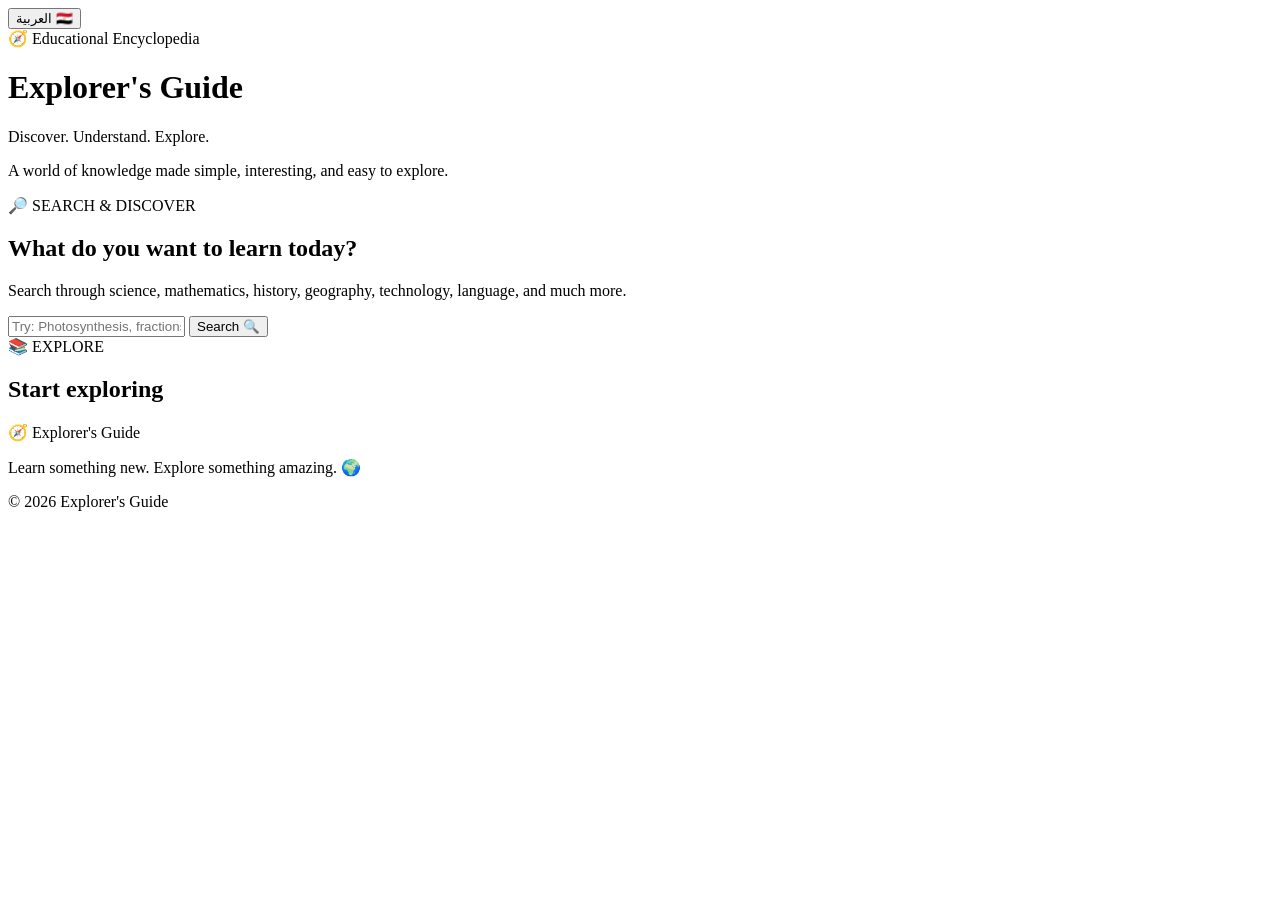
==== index.html @ 4f53ffd0 "Add files via upload" ====
<!DOCTYPE html>
<html lang="en" dir="ltr">
<head>
    <meta charset="UTF-8">
    <meta name="viewport" content="width=device-width, initial-scale=1.0">

    <title>Explorer's Guide | Educational Encyclopedia</title>

    <link rel="stylesheet" href="style.css">
</head>

<body>

    <!-- Animated background -->
    <div class="background-glow glow-one"></div>
    <div class="background-glow glow-two"></div>
    <div class="background-glow glow-three"></div>

    <!-- ================= HEADER ================= -->

    <header class="hero">

        <div class="language-switcher">
            <button id="languageButton" type="button">
                العربية 🇪🇬
            </button>
        </div>

        <div class="hero-badge" id="heroBadge">
            🧭 Educational Encyclopedia
        </div>

        <h1 id="heroTitle">
            Explorer's Guide
        </h1>

        <p id="heroSubtitle">
            Discover. Understand. Explore.
        </p>

        <p class="hero-description" id="heroDescription">
            A world of knowledge made simple, interesting, and easy to explore.
        </p>

    </header>


    <!-- ================= MAIN ================= -->

    <main>

        <!-- SEARCH -->

        <section class="search-section">

            <span class="section-label" id="searchLabel">
                🔎 SEARCH & DISCOVER
            </span>

            <h2 id="searchTitle">
                What do you want to learn today?
            </h2>

            <p id="searchDescription">
                Search through science, mathematics, history, geography,
                technology, language, and much more.
            </p>

            <div class="search-bar">

                <input
                    type="text"
                    id="searchBox"
                    autocomplete="off"
                    placeholder="Try: Photosynthesis, fractions, gravity..."
                >

                <button id="searchButton" type="button">
                    Search 🔍
                </button>

            </div>

        </section>


        <!-- RESULTS -->

        <section class="results-section">

            <div class="results-heading">

                <div>
                    <span class="section-label" id="resultsLabel">
                        📚 EXPLORE
                    </span>

                    <h2 id="resultsTitle">
                        Start exploring
                    </h2>
                </div>

                <span id="topicCount" class="topic-count"></span>

            </div>

            <div id="result" class="topic-grid"></div>

        </section>

    </main>


    <!-- ================= FOOTER ================= -->

    <footer>

        <div class="footer-logo">
            🧭 Explorer's Guide
        </div>

        <p id="footerText">
            Learn something new. Explore something amazing. 🌍
        </p>

        <span>
            © 2026 Explorer's Guide
        </span>

    </footer>


    <script src="script.js"></script>

</body>
</html>
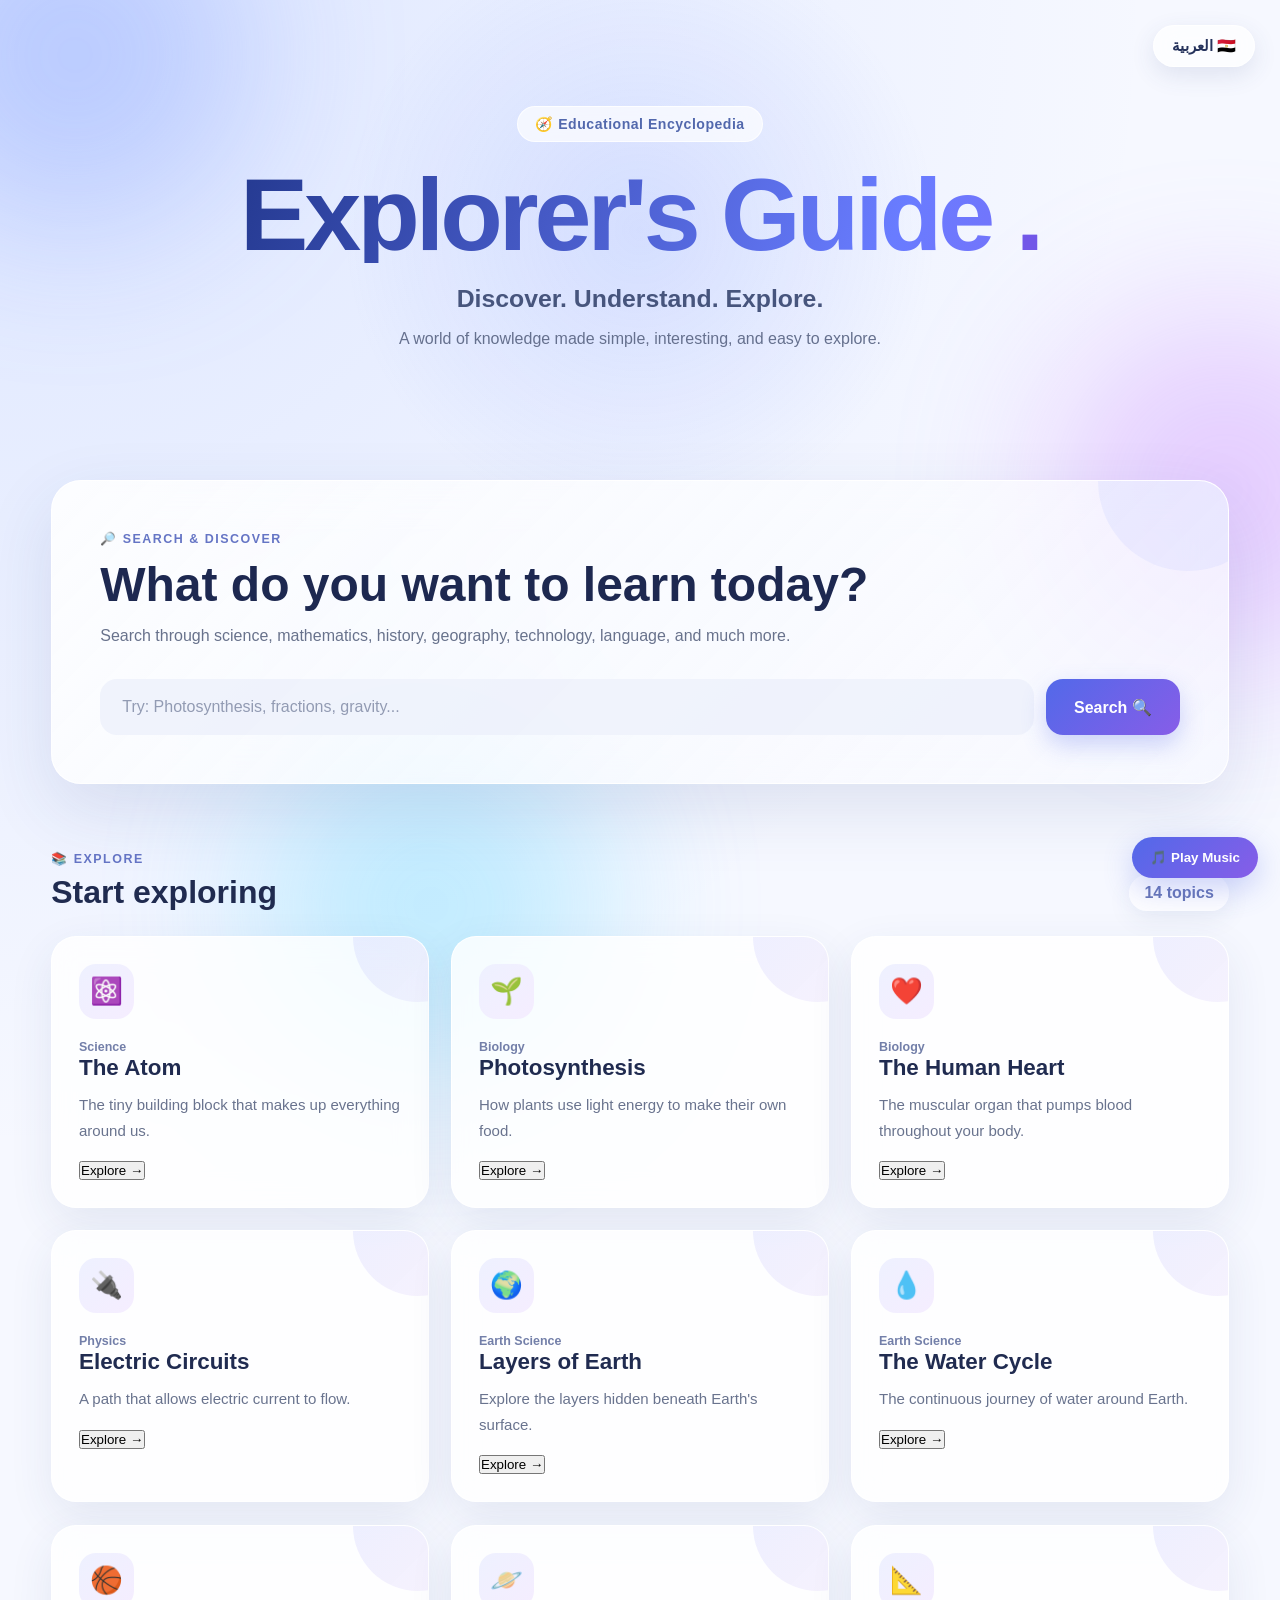
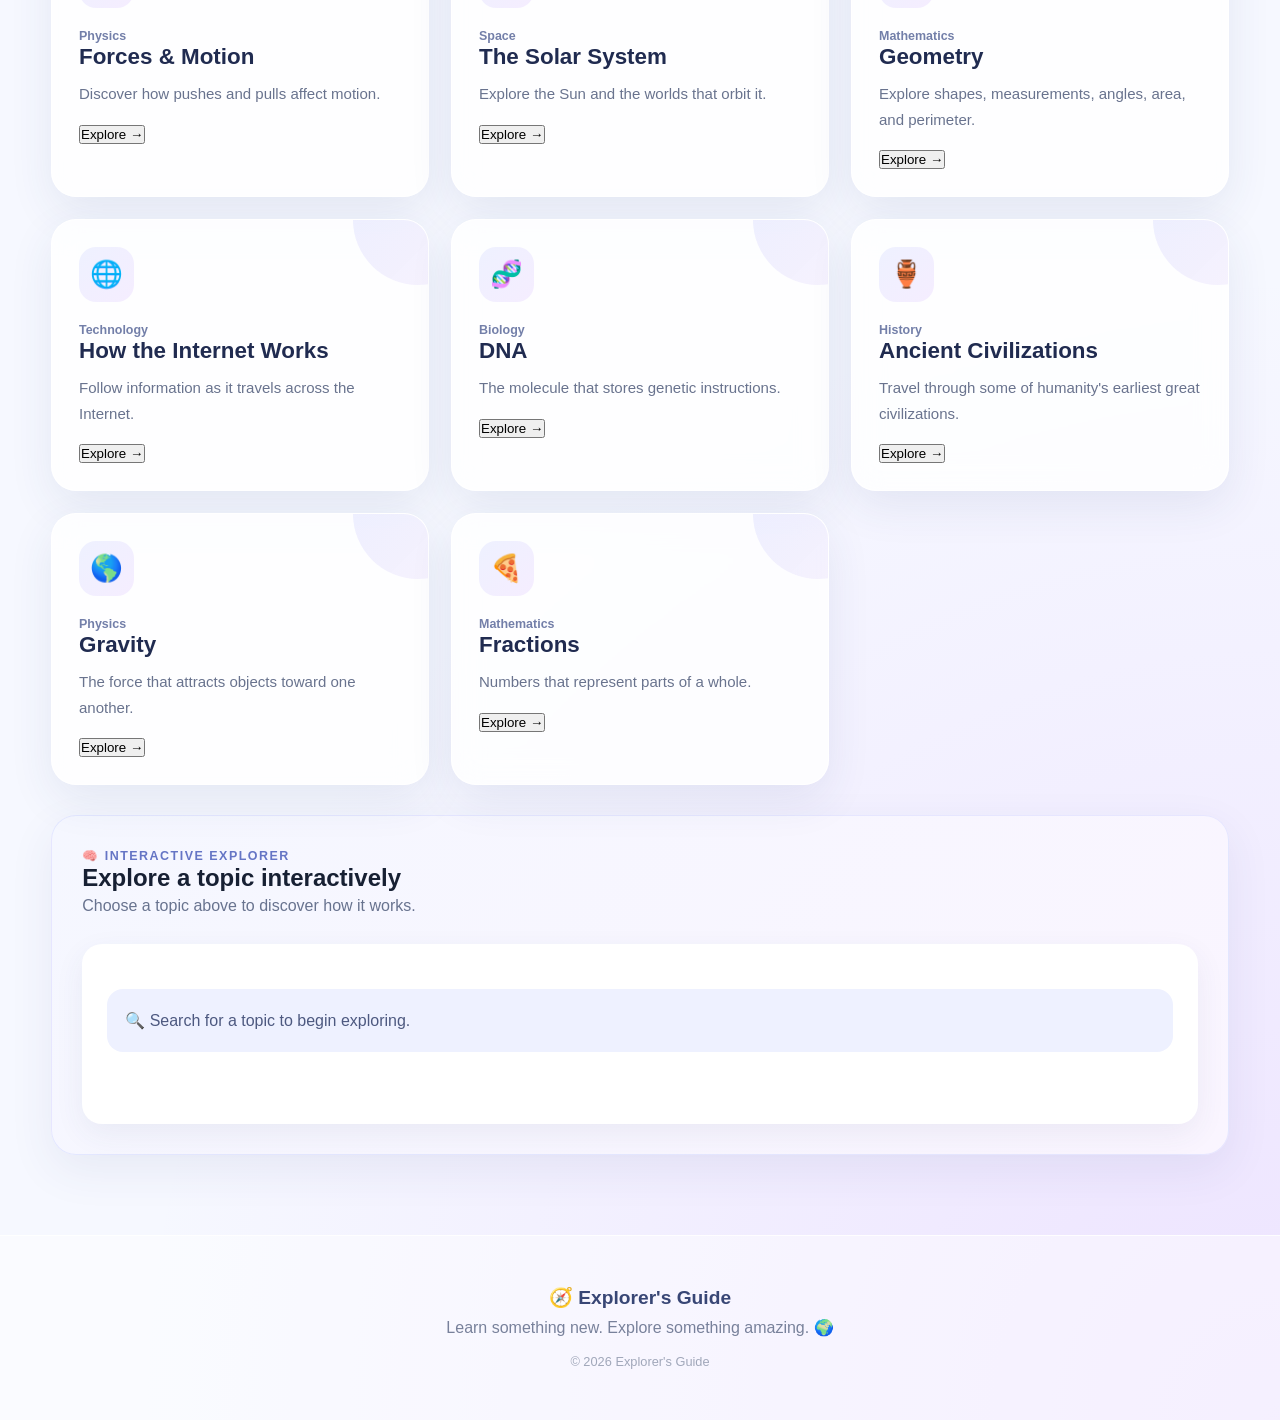
==== commit e32621c9: "Add files via upload" ====
--- a/index.html
+++ b/index.html
@@ -107,7 +107,29 @@
             <div id="result" class="topic-grid"></div>
 
         </section>
+        <!-- ================= INTERACTIVE EXPLORER ================= -->
 
+        <section id="interactiveExplorer" class="interactive-explainer">
+
+            <span class="section-label">
+                🧠 INTERACTIVE EXPLORER
+            </span>
+
+            <h2 id="interactiveTitle">
+                Explore a topic interactively
+            </h2>
+
+            <p id="interactiveDescription">
+                Choose a topic above to discover how it works.
+            </p>
+
+            <div id="interactiveContent" class="interactive-display">
+                <div class="interactive-info">
+                    🔍 Search for a topic to begin exploring.
+                </div>
+            </div>
+
+        </section>
     </main>
 
 
--- a/style.css
+++ b/style.css
@@ -0,0 +1,1344 @@
+/* =========================================
+   RESET
+========================================= */
+
+* {
+    margin: 0;
+    padding: 0;
+    box-sizing: border-box;
+}
+
+html {
+    scroll-behavior: smooth;
+}
+
+body {
+    min-height: 100vh;
+    font-family:
+        "Segoe UI",
+        "Tahoma",
+        "Arial",
+        sans-serif;
+
+    color: #172033;
+
+    background:
+        radial-gradient(
+            circle at top left,
+            rgba(105, 147, 255, 0.18),
+            transparent 35%
+        ),
+        radial-gradient(
+            circle at bottom right,
+            rgba(184, 105, 255, 0.15),
+            transparent 35%
+        ),
+        #f6f8ff;
+
+    overflow-x: hidden;
+}
+
+
+/* =========================================
+   BACKGROUND GLOW
+========================================= */
+
+.background-glow {
+    position: fixed;
+    width: 350px;
+    height: 350px;
+    border-radius: 50%;
+
+    filter: blur(80px);
+
+    opacity: 0.35;
+
+    pointer-events: none;
+
+    z-index: -1;
+
+    animation: floatingGlow 10s ease-in-out infinite alternate;
+}
+
+.glow-one {
+    top: -120px;
+    left: -100px;
+    background: #7898ff;
+}
+
+.glow-two {
+    right: -120px;
+    top: 35%;
+    background: #c47dff;
+    animation-delay: 2s;
+}
+
+.glow-three {
+    left: 20%;
+    bottom: -180px;
+    background: #65d9ff;
+    animation-delay: 4s;
+}
+
+@keyframes floatingGlow {
+    from {
+        transform: translate(0, 0) scale(1);
+    }
+
+    to {
+        transform: translate(30px, -25px) scale(1.15);
+    }
+}
+
+
+/* =========================================
+   HERO
+========================================= */
+
+.hero {
+    position: relative;
+
+    min-height: 480px;
+
+    display: flex;
+    flex-direction: column;
+    align-items: center;
+    justify-content: center;
+
+    text-align: center;
+
+    padding: 70px 20px 90px;
+
+    overflow: hidden;
+}
+
+.hero::before {
+    content: "";
+
+    position: absolute;
+
+    width: 600px;
+    height: 600px;
+
+    border-radius: 50%;
+
+    background:
+        radial-gradient(
+            circle,
+            rgba(91, 126, 255, 0.16),
+            transparent 70%
+        );
+
+    animation: heroPulse 7s ease-in-out infinite alternate;
+
+    z-index: -1;
+}
+
+@keyframes heroPulse {
+    from {
+        transform: scale(0.9);
+    }
+
+    to {
+        transform: scale(1.2);
+    }
+}
+
+
+.language-switcher {
+    position: absolute;
+
+    top: 25px;
+    right: 25px;
+}
+
+html[dir="rtl"] .language-switcher {
+    right: auto;
+    left: 25px;
+}
+
+.language-switcher button {
+    border: 1px solid rgba(255, 255, 255, 0.7);
+
+    background: rgba(255, 255, 255, 0.7);
+
+    backdrop-filter: blur(14px);
+
+    color: #26335c;
+
+    padding: 11px 18px;
+
+    border-radius: 999px;
+
+    font-size: 0.95rem;
+
+    font-weight: 700;
+
+    cursor: pointer;
+
+    box-shadow:
+        0 8px 25px rgba(54, 74, 130, 0.12);
+
+    transition:
+        transform 0.25s ease,
+        box-shadow 0.25s ease,
+        background 0.25s ease;
+}
+
+.language-switcher button:hover {
+    transform: translateY(-3px);
+
+    background: white;
+
+    box-shadow:
+        0 12px 30px rgba(54, 74, 130, 0.18);
+}
+
+
+.hero-badge {
+    padding: 9px 17px;
+
+    border-radius: 999px;
+
+    background: rgba(255, 255, 255, 0.68);
+
+    border: 1px solid rgba(255, 255, 255, 0.8);
+
+    backdrop-filter: blur(12px);
+
+    color: #5268ad;
+
+    font-size: 0.88rem;
+
+    font-weight: 800;
+
+    letter-spacing: 0.5px;
+
+    margin-bottom: 24px;
+
+    animation: fadeUp 0.7s ease both;
+}
+
+.hero h1 {
+    font-size: clamp(3.2rem, 8vw, 6.5rem);
+
+    line-height: 0.95;
+
+    font-weight: 900;
+
+    letter-spacing: -4px;
+
+    background:
+        linear-gradient(
+            110deg,
+            #253a91,
+            #697cff,
+            #a64de7,
+            #253a91
+        );
+
+    background-size: 250% auto;
+
+    -webkit-background-clip: text;
+    background-clip: text;
+
+    color: transparent;
+
+    animation:
+        fadeUp 0.8s ease 0.1s both,
+        gradientMove 7s linear infinite;
+}
+
+@keyframes gradientMove {
+    to {
+        background-position: 250% center;
+    }
+}
+
+.hero h1::after {
+    content: ".";
+    color: #7257e8;
+}
+
+.hero p {
+    animation: fadeUp 0.8s ease 0.2s both;
+}
+
+.hero-subtitle {
+    font-size: 1.4rem;
+}
+
+#heroSubtitle {
+    margin-top: 22px;
+
+    font-size: clamp(1.15rem, 3vw, 1.55rem);
+
+    color: #47557d;
+
+    font-weight: 700;
+}
+
+.hero-description {
+    max-width: 650px;
+
+    margin-top: 12px;
+
+    color: #65708e;
+
+    line-height: 1.8;
+
+    font-size: 1rem;
+}
+
+
+/* =========================================
+   MAIN
+========================================= */
+
+main {
+    width: min(1180px, 92%);
+
+    margin: 0 auto;
+
+    padding-bottom: 80px;
+}
+
+
+/* =========================================
+   SEARCH
+========================================= */
+
+.search-section {
+    position: relative;
+
+    padding: 48px;
+
+    border-radius: 30px;
+
+    background:
+        linear-gradient(
+            135deg,
+            rgba(255, 255, 255, 0.85),
+            rgba(247, 249, 255, 0.7)
+        );
+
+    border: 1px solid rgba(255, 255, 255, 0.9);
+
+    box-shadow:
+        0 25px 70px rgba(45, 65, 130, 0.12);
+
+    backdrop-filter: blur(20px);
+
+    margin-bottom: 65px;
+
+    overflow: hidden;
+}
+
+.search-section::before {
+    content: "";
+
+    position: absolute;
+
+    width: 180px;
+    height: 180px;
+
+    border-radius: 50%;
+
+    background: rgba(118, 139, 255, 0.09);
+
+    top: -90px;
+    right: -50px;
+}
+
+.section-label {
+    color: #6575c5;
+
+    font-size: 0.78rem;
+
+    font-weight: 900;
+
+    letter-spacing: 1.5px;
+}
+
+.search-section h2 {
+    margin-top: 10px;
+
+    font-size: clamp(2rem, 4vw, 3rem);
+
+    color: #1d2850;
+}
+
+.search-section > p {
+    color: #68728c;
+
+    margin-top: 10px;
+
+    line-height: 1.7;
+
+    max-width: 750px;
+}
+
+.search-bar {
+    display: flex;
+
+    gap: 12px;
+
+    margin-top: 30px;
+}
+
+.search-bar input {
+    flex: 1;
+
+    min-width: 0;
+
+    border: 2px solid transparent;
+
+    outline: none;
+
+    padding: 17px 20px;
+
+    border-radius: 17px;
+
+    background: rgba(238, 241, 252, 0.85);
+
+    color: #202b4c;
+
+    font-size: 1rem;
+
+    transition:
+        border 0.25s ease,
+        background 0.25s ease,
+        box-shadow 0.25s ease;
+}
+
+.search-bar input::placeholder {
+    color: #929bb3;
+}
+
+.search-bar input:focus {
+    border-color: #788cff;
+
+    background: white;
+
+    box-shadow:
+        0 0 0 5px rgba(120, 140, 255, 0.1);
+}
+
+.search-bar button {
+    border: none;
+
+    padding: 0 28px;
+
+    border-radius: 17px;
+
+    background:
+        linear-gradient(
+            135deg,
+            #5269e9,
+            #875de8
+        );
+
+    color: white;
+
+    font-weight: 800;
+
+    font-size: 1rem;
+
+    cursor: pointer;
+
+    box-shadow:
+        0 10px 25px rgba(82, 105, 233, 0.28);
+
+    transition:
+        transform 0.25s ease,
+        box-shadow 0.25s ease;
+}
+
+.search-bar button:hover {
+    transform: translateY(-3px);
+
+    box-shadow:
+        0 15px 32px rgba(82, 105, 233, 0.35);
+}
+
+.search-bar button:active {
+    transform: translateY(0);
+}
+
+
+/* =========================================
+   RESULTS HEADER
+========================================= */
+
+.results-heading {
+    display: flex;
+
+    align-items: end;
+
+    justify-content: space-between;
+
+    gap: 20px;
+
+    margin-bottom: 25px;
+}
+
+.results-heading h2 {
+    margin-top: 7px;
+
+    font-size: 2rem;
+
+    color: #202b50;
+}
+
+.topic-count {
+    padding: 9px 15px;
+
+    border-radius: 999px;
+
+    background: rgba(255, 255, 255, 0.75);
+
+    color: #6876b5;
+
+    font-weight: 800;
+
+    box-shadow:
+        0 8px 25px rgba(54, 74, 130, 0.08);
+}
+
+
+/* =========================================
+   TOPIC GRID
+========================================= */
+
+.topic-grid {
+    display: grid;
+
+    grid-template-columns:
+        repeat(
+            auto-fit,
+            minmax(280px, 1fr)
+        );
+
+    gap: 22px;
+}
+
+
+/* =========================================
+   TOPIC CARD
+========================================= */
+
+.topic-card {
+    position: relative;
+
+    padding: 27px;
+
+    border-radius: 25px;
+
+    background:
+        rgba(255, 255, 255, 0.82);
+
+    border: 1px solid rgba(255, 255, 255, 0.95);
+
+    box-shadow:
+        0 15px 45px rgba(48, 67, 125, 0.09);
+
+    backdrop-filter: blur(15px);
+
+    overflow: hidden;
+
+    animation: cardAppear 0.55s ease both;
+
+    transition:
+        transform 0.3s ease,
+        box-shadow 0.3s ease;
+}
+
+.topic-card::before {
+    content: "";
+
+    position: absolute;
+
+    width: 130px;
+    height: 130px;
+
+    border-radius: 50%;
+
+    background:
+        linear-gradient(
+            135deg,
+            rgba(109, 130, 255, 0.13),
+            rgba(174, 105, 230, 0.08)
+        );
+
+    top: -65px;
+    right: -55px;
+}
+
+.topic-card:hover {
+    transform: translateY(-8px);
+
+    box-shadow:
+        0 25px 55px rgba(48, 67, 125, 0.15);
+}
+
+@keyframes cardAppear {
+    from {
+        opacity: 0;
+
+        transform:
+            translateY(20px)
+            scale(0.98);
+    }
+
+    to {
+        opacity: 1;
+
+        transform:
+            translateY(0)
+            scale(1);
+    }
+}
+
+.topic-icon {
+    width: 55px;
+    height: 55px;
+
+    display: grid;
+
+    place-items: center;
+
+    border-radius: 17px;
+
+    background:
+        linear-gradient(
+            135deg,
+            #eef1ff,
+            #f5edff
+        );
+
+    font-size: 1.65rem;
+
+    margin-bottom: 18px;
+
+    position: relative;
+}
+
+.topic-category {
+    color: #737fa9;
+
+    font-size: 0.78rem;
+
+    font-weight: 800;
+
+    margin-bottom: 7px;
+}
+
+.topic-card h3 {
+    color: #202b50;
+
+    font-size: 1.4rem;
+
+    margin-bottom: 11px;
+}
+
+.topic-card p {
+    color: #69738e;
+
+    line-height: 1.7;
+
+    font-size: 0.94rem;
+
+    margin-bottom: 18px;
+}
+
+.topic-buttons {
+    display: grid;
+
+    grid-template-columns:
+        repeat(2, 1fr);
+
+    gap: 8px;
+}
+
+.topic-buttons button {
+    border: none;
+
+    padding: 10px 9px;
+
+    border-radius: 12px;
+
+    background: #f0f2fb;
+
+    color: #46527c;
+
+    font-size: 0.78rem;
+
+    font-weight: 800;
+
+    cursor: pointer;
+
+    transition:
+        background 0.2s ease,
+        color 0.2s ease,
+        transform 0.2s ease;
+}
+
+.topic-buttons button:hover {
+    background: #e2e6ff;
+
+    color: #4d5fd0;
+
+    transform: translateY(-2px);
+}
+
+
+/* =========================================
+   DETAIL VIEW
+========================================= */
+
+.detail-card {
+    padding: 45px;
+
+    border-radius: 30px;
+
+    background:
+        rgba(255, 255, 255, 0.9);
+
+    box-shadow:
+        0 25px 70px rgba(45, 65, 130, 0.12);
+
+    animation: detailAppear 0.45s ease both;
+}
+
+@keyframes detailAppear {
+    from {
+        opacity: 0;
+        transform: translateY(20px);
+    }
+
+    to {
+        opacity: 1;
+        transform: translateY(0);
+    }
+}
+
+.detail-top {
+    display: flex;
+
+    gap: 20px;
+
+    align-items: center;
+
+    margin-bottom: 25px;
+}
+
+.detail-icon {
+    width: 75px;
+    height: 75px;
+
+    display: grid;
+
+    place-items: center;
+
+    border-radius: 22px;
+
+    background:
+        linear-gradient(
+            135deg,
+            #eef1ff,
+            #f5edff
+        );
+
+    font-size: 2.3rem;
+}
+
+.detail-card h2 {
+    color: #202b50;
+
+    font-size: clamp(2rem, 5vw, 3.2rem);
+}
+
+.detail-category {
+    color: #7180bd;
+
+    font-weight: 800;
+
+    margin-bottom: 5px;
+}
+
+.detail-description {
+    color: #5f6a87;
+
+    line-height: 1.95;
+
+    font-size: 1.05rem;
+
+    margin-bottom: 35px;
+}
+
+.detail-section {
+    padding: 24px;
+
+    background: #f7f8fd;
+
+    border-radius: 20px;
+
+    margin-bottom: 20px;
+}
+
+.detail-section h3 {
+    color: #2d3960;
+
+    margin-bottom: 14px;
+}
+
+.detail-section p {
+    color: #68728d;
+
+    line-height: 1.8;
+}
+
+.essential-list {
+    list-style: none;
+
+    display: grid;
+
+    gap: 10px;
+}
+
+.essential-list li {
+    padding: 13px 15px;
+
+    border-radius: 13px;
+
+    background: white;
+
+    color: #606b88;
+
+    line-height: 1.6;
+
+    box-shadow:
+        0 5px 15px rgba(55, 72, 120, 0.05);
+}
+
+.essential-list li::before {
+    content: "✓";
+
+    color: #6477e8;
+
+    font-weight: 900;
+
+    margin-inline-end: 8px;
+}
+
+.detail-actions {
+    display: flex;
+
+    flex-wrap: wrap;
+
+    gap: 10px;
+
+    margin-top: 25px;
+}
+
+.detail-actions button {
+    border: none;
+
+    padding: 13px 18px;
+
+    border-radius: 14px;
+
+    font-weight: 800;
+
+    cursor: pointer;
+
+    background: #eef0fa;
+
+    color: #47547e;
+
+    transition:
+        transform 0.2s ease,
+        background 0.2s ease;
+}
+
+.detail-actions button:hover {
+    transform: translateY(-3px);
+
+    background: #e1e5ff;
+}
+
+.detail-actions .back-button {
+    background:
+        linear-gradient(
+            135deg,
+            #5269e9,
+            #875de8
+        );
+
+    color: white;
+}
+
+
+/* =========================================
+   EMPTY STATE
+========================================= */
+
+.empty-state {
+    grid-column: 1 / -1;
+
+    text-align: center;
+
+    padding: 70px 25px;
+
+    border-radius: 28px;
+
+    background:
+        rgba(255, 255, 255, 0.7);
+
+    box-shadow:
+        0 15px 40px rgba(48, 67, 125, 0.07);
+
+    animation: cardAppear 0.45s ease both;
+}
+
+.empty-icon {
+    font-size: 3rem;
+
+    margin-bottom: 15px;
+}
+
+.empty-state h3 {
+    color: #29345a;
+
+    font-size: 1.7rem;
+
+    margin-bottom: 8px;
+}
+
+.empty-state p {
+    color: #737d98;
+}
+
+
+/* =========================================
+   FOOTER
+========================================= */
+
+footer {
+    padding: 50px 20px;
+
+    text-align: center;
+
+    background:
+        rgba(255, 255, 255, 0.45);
+
+    border-top:
+        1px solid rgba(255, 255, 255, 0.8);
+}
+
+.footer-logo {
+    font-weight: 900;
+
+    font-size: 1.2rem;
+
+    color: #384675;
+}
+
+footer p {
+    color: #78819b;
+
+    margin: 9px 0 15px;
+}
+
+footer span {
+    color: #a0a7ba;
+
+    font-size: 0.8rem;
+}
+
+
+/* =========================================
+   RTL
+========================================= */
+
+html[dir="rtl"] body {
+    font-family:
+        "Segoe UI",
+        "Tahoma",
+        "Arial",
+        sans-serif;
+}
+
+html[dir="rtl"] .hero h1 {
+    letter-spacing: 0;
+}
+
+html[dir="rtl"] .topic-card,
+html[dir="rtl"] .detail-card,
+html[dir="rtl"] .search-section {
+    text-align: right;
+}
+
+
+/* =========================================
+   RESPONSIVE
+========================================= */
+
+@media (max-width: 700px) {
+
+    .hero {
+        min-height: 420px;
+
+        padding-top: 90px;
+    }
+
+    .hero h1 {
+        font-size: 3.4rem;
+
+        letter-spacing: -2px;
+    }
+
+    .search-section {
+        padding: 30px 22px;
+
+        border-radius: 23px;
+    }
+
+    .search-bar {
+        flex-direction: column;
+    }
+
+    .search-bar button {
+        padding: 15px;
+    }
+
+    .results-heading {
+        align-items: flex-start;
+
+        flex-direction: column;
+    }
+
+    .detail-card {
+        padding: 27px 20px;
+    }
+
+    .detail-top {
+        align-items: flex-start;
+
+        flex-direction: column;
+    }
+
+    .topic-buttons {
+        grid-template-columns: 1fr 1fr;
+    }
+}
+
+
+/* =========================================
+   REDUCED MOTION
+========================================= */
+
+@media (prefers-reduced-motion: reduce) {
+
+    *,
+    *::before,
+    *::after {
+        animation-duration: 0.01ms !important;
+        animation-iteration-count: 1 !important;
+        scroll-behavior: auto !important;
+    }
+}
+/* =========================================
+   INTERACTIVE EXPLAINERS
+========================================= */
+
+.interactive-explainer {
+    margin-top: 30px;
+    padding: 30px;
+    border-radius: 25px;
+    background: linear-gradient(
+        135deg,
+        #f5f7ff,
+        #faf5ff
+    );
+    border: 1px solid rgba(120, 140, 255, 0.15);
+    box-shadow: 0 15px 45px rgba(48, 67, 125, 0.08);
+}
+
+.interactive-explainer h3 {
+    color: #28345d;
+    font-size: 1.6rem;
+    margin-bottom: 10px;
+}
+
+.interactive-explainer p {
+    color: #68738f;
+    line-height: 1.7;
+}
+
+/* Interactive buttons */
+
+.interactive-buttons {
+    display: flex;
+    flex-wrap: wrap;
+    gap: 10px;
+    margin-top: 20px;
+}
+
+.interactive-buttons button {
+    border: none;
+    padding: 12px 17px;
+    border-radius: 14px;
+    background: #e9edff;
+    color: #4658a5;
+    font-weight: 800;
+    cursor: pointer;
+    transition: 0.2s ease;
+}
+
+.interactive-buttons button:hover {
+    transform: translateY(-3px);
+    background: #dce2ff;
+}
+
+/* Interactive display */
+
+.interactive-display {
+    margin-top: 25px;
+    min-height: 180px;
+    padding: 25px;
+    border-radius: 20px;
+    background: white;
+    box-shadow: 0 10px 30px rgba(50, 70, 120, 0.07);
+}
+
+/* Atom */
+
+.atom-model {
+    position: relative;
+    width: 260px;
+    height: 260px;
+    margin: 25px auto;
+    display: grid;
+    place-items: center;
+}
+
+.atom-nucleus {
+    width: 75px;
+    height: 75px;
+    border-radius: 50%;
+    display: grid;
+    place-items: center;
+    background: linear-gradient(135deg, #ff7eb3, #8b7cff);
+    color: white;
+    font-weight: 900;
+    box-shadow: 0 10px 30px rgba(100, 90, 220, 0.25);
+    z-index: 2;
+}
+
+.atom-orbit {
+    position: absolute;
+    border: 3px solid rgba(100, 120, 220, 0.25);
+    border-radius: 50%;
+}
+
+.atom-orbit.one {
+    width: 150px;
+    height: 150px;
+}
+
+.atom-orbit.two {
+    width: 230px;
+    height: 230px;
+}
+
+.electron {
+    position: absolute;
+    width: 18px;
+    height: 18px;
+    border-radius: 50%;
+    background: #5269e9;
+    box-shadow: 0 0 15px rgba(82, 105, 233, 0.5);
+}
+
+/* Science diagram items */
+
+.diagram-item {
+    padding: 15px;
+    margin: 8px 0;
+    border-radius: 14px;
+    background: #f5f7ff;
+    cursor: pointer;
+    transition: 0.2s ease;
+}
+
+.diagram-item:hover {
+    transform: translateX(5px);
+    background: #e9edff;
+}
+
+/* Process steps */
+
+.process-steps {
+    display: grid;
+    gap: 12px;
+    margin-top: 20px;
+}
+
+.process-step {
+    padding: 17px;
+    border-radius: 15px;
+    background: white;
+    border-left: 5px solid #687cff;
+    box-shadow: 0 7px 20px rgba(50, 70, 120, 0.06);
+}
+
+/* Interactive cards */
+
+.interactive-card-grid {
+    display: grid;
+    grid-template-columns: repeat(
+        auto-fit,
+        minmax(180px, 1fr)
+    );
+    gap: 15px;
+    margin-top: 20px;
+}
+
+.interactive-card {
+    padding: 20px;
+    border-radius: 18px;
+    background: white;
+    text-align: center;
+    cursor: pointer;
+    box-shadow: 0 8px 25px rgba(50, 70, 120, 0.07);
+    transition: 0.25s ease;
+}
+
+.interactive-card:hover {
+    transform: translateY(-5px) scale(1.02);
+    box-shadow: 0 15px 35px rgba(50, 70, 120, 0.12);
+}
+
+.interactive-card .icon {
+    font-size: 2rem;
+    margin-bottom: 10px;
+}
+
+/* Interactive sliders */
+
+.interactive-control {
+    margin: 20px 0;
+}
+
+.interactive-control label {
+    display: block;
+    color: #45527d;
+    font-weight: 800;
+    margin-bottom: 8px;
+}
+
+.interactive-control input[type="range"] {
+    width: 100%;
+    accent-color: #6578e8;
+}
+
+/* Information popup */
+
+.interactive-info {
+    margin-top: 20px;
+    padding: 18px;
+    border-radius: 16px;
+    background: #eef1ff;
+    color: #4d5980;
+    line-height: 1.7;
+}
+
+/* Play / music button */
+
+.music-button {
+    position: fixed;
+    bottom: 22px;
+    right: 22px;
+
+    border: none;
+    border-radius: 999px;
+
+    padding: 13px 18px;
+
+    background: linear-gradient(
+        135deg,
+        #5269e9,
+        #875de8
+    );
+
+    color: white;
+    font-weight: 800;
+
+    cursor: pointer;
+
+    box-shadow:
+        0 10px 30px rgba(82, 105, 233, 0.3);
+
+    z-index: 1000;
+
+    transition: 0.25s ease;
+}
+
+.music-button:hover {
+    transform: translateY(-4px);
+}
+
+/* Interactive quiz */
+
+.interactive-quiz {
+    margin-top: 25px;
+    padding: 22px;
+    border-radius: 18px;
+    background: #f7f8fd;
+}
+
+.quiz-option {
+    width: 100%;
+    text-align: left;
+    border: none;
+    padding: 13px 16px;
+    margin-top: 8px;
+    border-radius: 12px;
+    background: white;
+    color: #4c587c;
+    font-weight: 700;
+    cursor: pointer;
+    transition: 0.2s ease;
+}
+
+.quiz-option:hover {
+    background: #e9edff;
+    transform: translateX(4px);
+}
+
+/* Mobile */
+
+@media (max-width: 700px) {
+
+    .interactive-explainer {
+        padding: 20px;
+    }
+
+    .atom-model {
+        transform: scale(0.85);
+    }
+
+    .interactive-buttons {
+        flex-direction: column;
+    }
+
+    .interactive-buttons button {
+        width: 100%;
+    }
+
+    .music-button {
+        bottom: 15px;
+        right: 15px;
+    }
+}
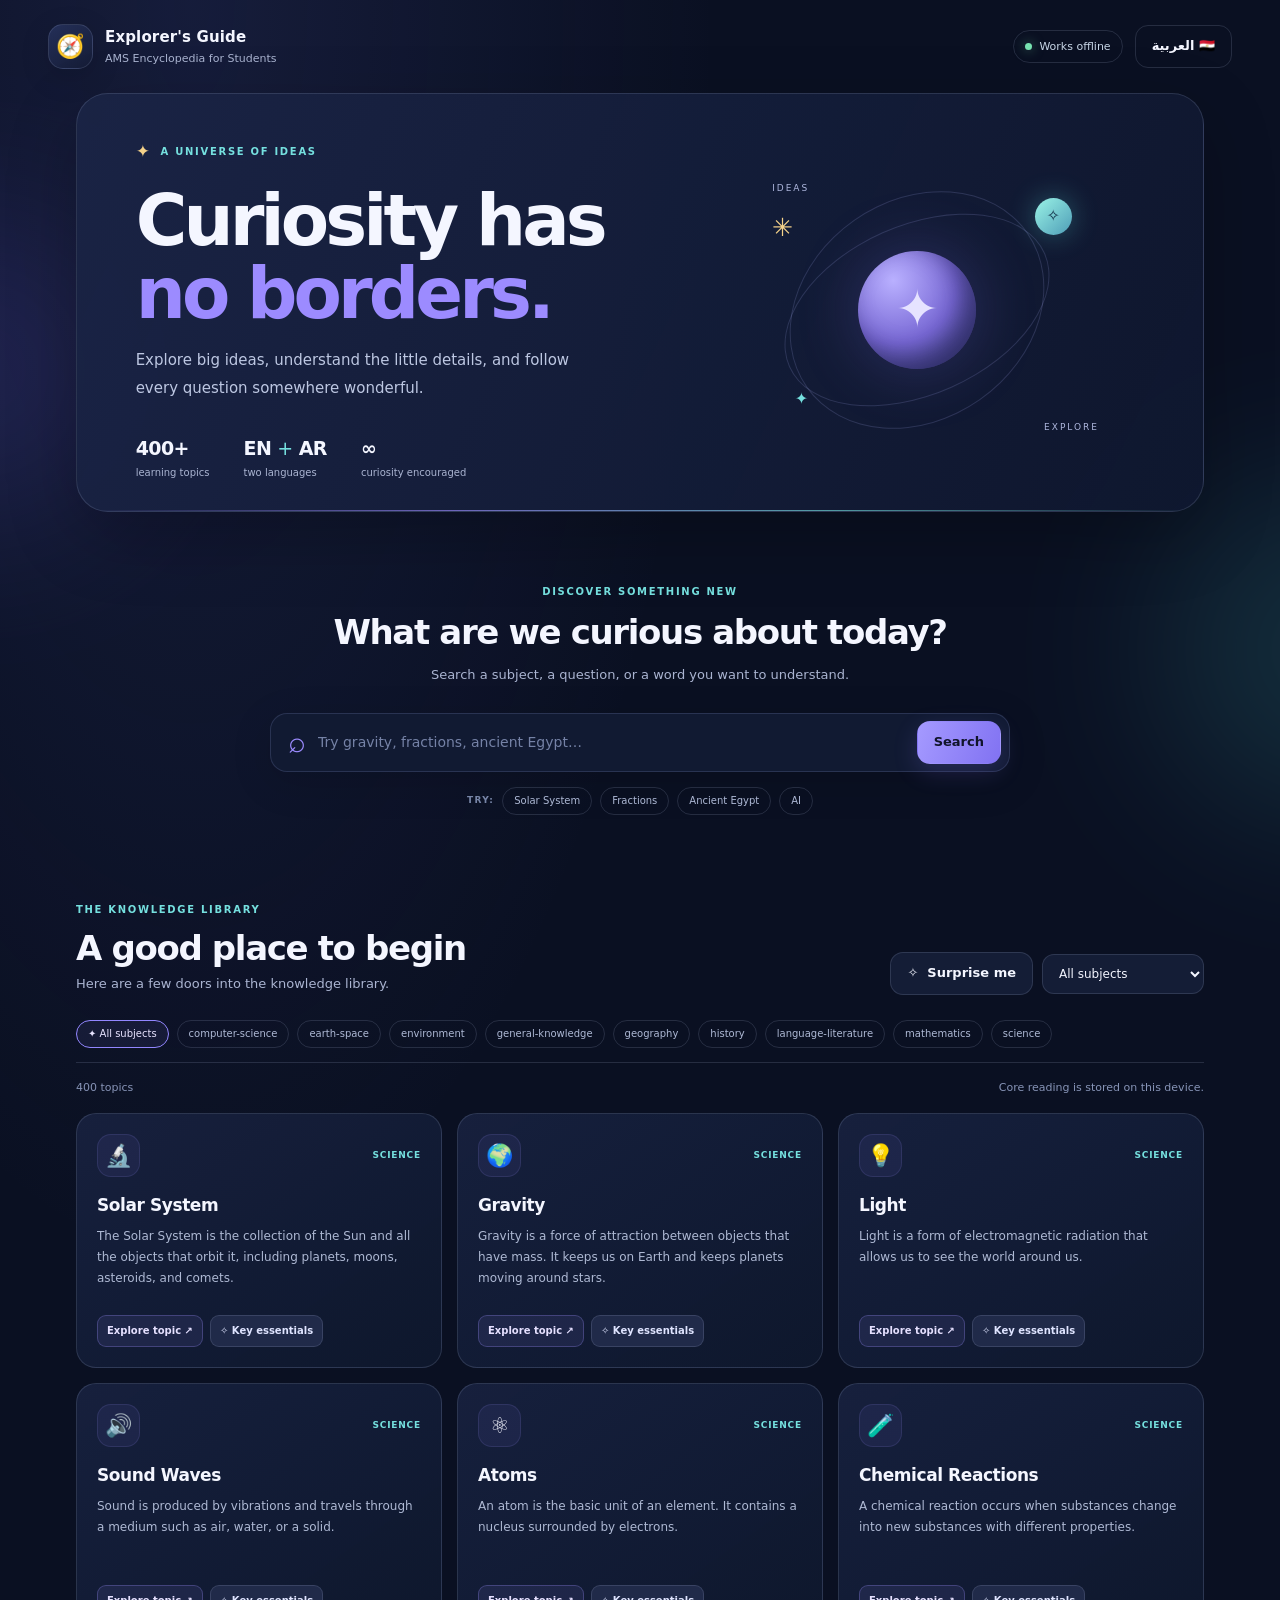
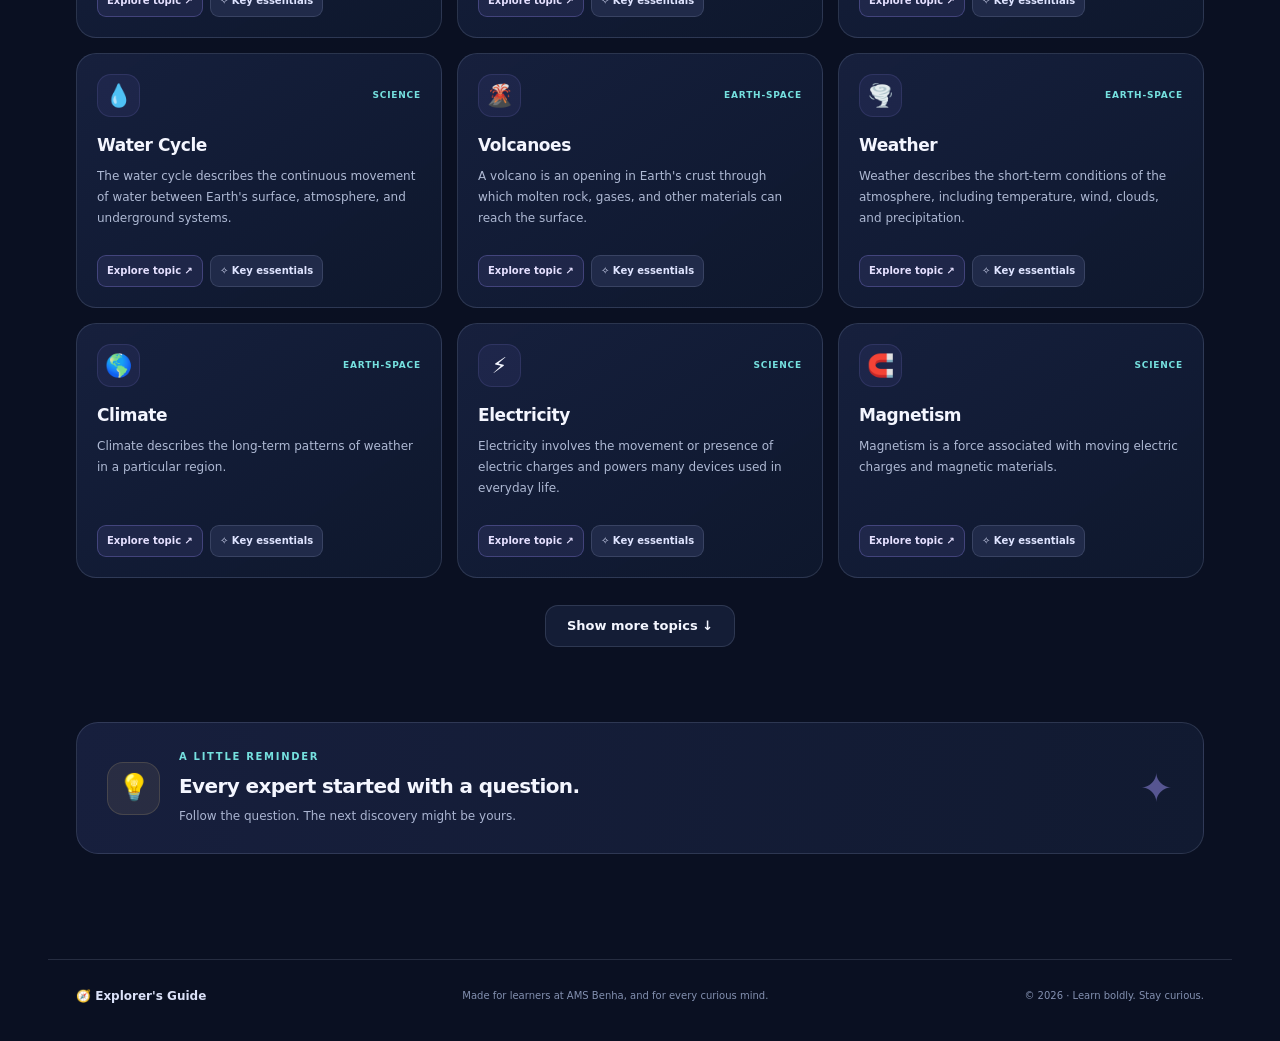
==== commit e83d42cf: "Add files via upload" ====
--- a/index.html
+++ b/index.html
@@ -1,158 +1,38 @@
-<!DOCTYPE html>
-<html lang="en" dir="ltr">
-<head>
-    <meta charset="UTF-8">
-    <meta name="viewport" content="width=device-width, initial-scale=1.0">
-
-    <title>Explorer's Guide | Educational Encyclopedia</title>
-
-    <link rel="stylesheet" href="style.css">
-</head>
-
-<body>
-
-    <!-- Animated background -->
-    <div class="background-glow glow-one"></div>
-    <div class="background-glow glow-two"></div>
-    <div class="background-glow glow-three"></div>
-
-    <!-- ================= HEADER ================= -->
-
-    <header class="hero">
-
-        <div class="language-switcher">
-            <button id="languageButton" type="button">
-                العربية 🇪🇬
-            </button>
-        </div>
-
-        <div class="hero-badge" id="heroBadge">
-            🧭 Educational Encyclopedia
-        </div>
-
-        <h1 id="heroTitle">
-            Explorer's Guide
-        </h1>
-
-        <p id="heroSubtitle">
-            Discover. Understand. Explore.
-        </p>
-
-        <p class="hero-description" id="heroDescription">
-            A world of knowledge made simple, interesting, and easy to explore.
-        </p>
-
-    </header>
-
-
-    <!-- ================= MAIN ================= -->
-
-    <main>
-
-        <!-- SEARCH -->
-
-        <section class="search-section">
-
-            <span class="section-label" id="searchLabel">
-                🔎 SEARCH & DISCOVER
-            </span>
-
-            <h2 id="searchTitle">
-                What do you want to learn today?
-            </h2>
-
-            <p id="searchDescription">
-                Search through science, mathematics, history, geography,
-                technology, language, and much more.
-            </p>
-
-            <div class="search-bar">
-
-                <input
-                    type="text"
-                    id="searchBox"
-                    autocomplete="off"
-                    placeholder="Try: Photosynthesis, fractions, gravity..."
-                >
-
-                <button id="searchButton" type="button">
-                    Search 🔍
-                </button>
-
-            </div>
-
-        </section>
-
-
-        <!-- RESULTS -->
-
-        <section class="results-section">
-
-            <div class="results-heading">
-
-                <div>
-                    <span class="section-label" id="resultsLabel">
-                        📚 EXPLORE
-                    </span>
-
-                    <h2 id="resultsTitle">
-                        Start exploring
-                    </h2>
-                </div>
-
-                <span id="topicCount" class="topic-count"></span>
-
-            </div>
-
-            <div id="result" class="topic-grid"></div>
-
-        </section>
-        <!-- ================= INTERACTIVE EXPLORER ================= -->
-
-        <section id="interactiveExplorer" class="interactive-explainer">
-
-            <span class="section-label">
-                🧠 INTERACTIVE EXPLORER
-            </span>
-
-            <h2 id="interactiveTitle">
-                Explore a topic interactively
-            </h2>
-
-            <p id="interactiveDescription">
-                Choose a topic above to discover how it works.
-            </p>
-
-            <div id="interactiveContent" class="interactive-display">
-                <div class="interactive-info">
-                    🔍 Search for a topic to begin exploring.
-                </div>
-            </div>
-
-        </section>
-    </main>
-
-
-    <!-- ================= FOOTER ================= -->
-
-    <footer>
-
-        <div class="footer-logo">
-            🧭 Explorer's Guide
-        </div>
-
-        <p id="footerText">
-            Learn something new. Explore something amazing. 🌍
-        </p>
-
-        <span>
-            © 2026 Explorer's Guide
-        </span>
-
-    </footer>
-
-
-    <script src="script.js"></script>
-
-</body>
-</html>+<!doctype html>
+<html lang="en" dir="ltr">
+<head>
+  <meta charset="utf-8">
+  <meta name="viewport" content="width=device-width, initial-scale=1">
+  <meta name="theme-color" content="#101a36">
+  <meta name="description" content="Explorer's Guide, a bilingual student encyclopedia made for curious minds.">
+  <title>Explorer's Guide | AMS Encyclopedia for Students</title>
+  <link rel="stylesheet" href="style.css">
+</head>
+<body>
+  <div class="ambient ambient-a" aria-hidden="true"></div><div class="ambient ambient-b" aria-hidden="true"></div>
+  <header class="site-header">
+    <a class="brand" href="#top" aria-label="Explorer's Guide home"><span class="brand-mark">🧭</span><span><strong>Explorer's Guide</strong><small>AMS Encyclopedia for Students</small></span></a>
+    <div class="header-actions"><span class="offline-pill"><i></i><span data-i18n="offline">Works offline</span></span><button id="languageButton" class="button button-ghost" type="button">العربية 🇪🇬</button></div>
+  </header>
+  <main id="top">
+    <section class="hero">
+      <div class="hero-copy"><div class="eyebrow"><span>✦</span> <span data-i18n="heroBadge">A universe of ideas</span></div>
+        <h1><span data-i18n="heroLine1">Curiosity has</span><br><em data-i18n="heroLine2">no borders.</em></h1>
+        <p data-i18n="heroDesc">Explore big ideas, understand the little details, and follow every question somewhere wonderful.</p>
+        <div class="hero-stats"><div><strong id="heroTopicCount">400+</strong><span data-i18n="topicsAvailable">learning topics</span></div><div><strong>EN <b>+</b> AR</strong><span data-i18n="twoLanguages">two languages</span></div><div><strong>∞</strong><span data-i18n="curiosity">curiosity encouraged</span></div></div>
+      </div>
+      <div class="hero-art" aria-hidden="true"><div class="orbit orbit-one"></div><div class="orbit orbit-two"></div><div class="planet planet-main">✦</div><div class="planet planet-small">✧</div><div class="orbit-label label-top">IDEAS</div><div class="orbit-label label-bottom">EXPLORE</div><div class="spark spark-one">✳</div><div class="spark spark-two">✦</div></div>
+    </section>
+    <section class="search-panel" aria-labelledby="searchTitle"><div class="section-kicker" data-i18n="discover">DISCOVER SOMETHING NEW</div><h2 id="searchTitle" data-i18n="searchTitle">What are we curious about today?</h2><p data-i18n="searchSub">Search a subject, a question, or a word you want to understand.</p>
+      <form id="searchForm" class="search-form"><span class="search-icon" aria-hidden="true">⌕</span><input id="searchBox" type="search" autocomplete="off" placeholder="Try gravity, fractions, ancient Egypt…" aria-label="Search topics"><button class="button button-primary" type="submit" data-i18n="search">Search <span>↗</span></button></form>
+      <div class="quick-search"><span data-i18n="popular">TRY:</span><button type="button" class="chip" data-query="Solar System">Solar System</button><button type="button" class="chip" data-query="Fractions">Fractions</button><button type="button" class="chip" data-query="Ancient Egypt">Ancient Egypt</button><button type="button" class="chip" data-query="Artificial Intelligence">AI</button></div>
+    </section>
+    <section class="library-section" aria-labelledby="resultsTitle"><div class="library-head"><div><div class="section-kicker" data-i18n="library">THE KNOWLEDGE LIBRARY</div><h2 id="resultsTitle">A good place to begin</h2><p id="resultsSub" data-i18n="librarySub">Choose a trail, or let curiosity pick one.</p></div><div class="library-tools"><button id="randomButton" class="button button-outline" type="button"><span>✧</span> <span data-i18n="surprise">Surprise me</span></button><label class="sr-only" for="categoryFilter" data-i18n="filter">Filter by subject</label><select id="categoryFilter" aria-label="Filter by subject"><option value="all">All subjects</option></select></div></div>
+      <div id="categoryRail" class="category-rail" aria-label="Subject filters"></div><div class="result-meta"><span id="topicCount">Loading topics…</span><span data-i18n="localNote">Core reading is stored on this device.</span></div><div id="result" class="topic-grid" aria-live="polite"></div>
+      <div class="pagination-row"><button id="loadMoreButton" class="button button-outline" type="button" data-i18n="loadMore">Show more topics ↓</button></div>
+    </section>
+    <section class="callout"><div class="callout-icon">💡</div><div><div class="section-kicker" data-i18n="tinyReminder">A LITTLE REMINDER</div><h2 data-i18n="calloutTitle">Every expert started with a question.</h2><p data-i18n="calloutText">Follow the question. The next discovery might be yours.</p></div><span class="callout-star" aria-hidden="true">✦</span></section>
+  </main>
+  <footer><a class="footer-brand" href="#top">🧭 Explorer's Guide</a><p data-i18n="footerText">Made for learners at AMS Benha, and for every curious mind.</p><span>© 2026 · <span data-i18n="footerSmall">Learn boldly. Stay curious.</span></span></footer>
+  <script src="data.js"></script><script src="script.js"></script>
+</body></html>
--- a/style.css
+++ b/style.css
@@ -1,1344 +1,2 @@
-/* =========================================
-   RESET
-========================================= */
-
-* {
-    margin: 0;
-    padding: 0;
-    box-sizing: border-box;
-}
-
-html {
-    scroll-behavior: smooth;
-}
-
-body {
-    min-height: 100vh;
-    font-family:
-        "Segoe UI",
-        "Tahoma",
-        "Arial",
-        sans-serif;
-
-    color: #172033;
-
-    background:
-        radial-gradient(
-            circle at top left,
-            rgba(105, 147, 255, 0.18),
-            transparent 35%
-        ),
-        radial-gradient(
-            circle at bottom right,
-            rgba(184, 105, 255, 0.15),
-            transparent 35%
-        ),
-        #f6f8ff;
-
-    overflow-x: hidden;
-}
-
-
-/* =========================================
-   BACKGROUND GLOW
-========================================= */
-
-.background-glow {
-    position: fixed;
-    width: 350px;
-    height: 350px;
-    border-radius: 50%;
-
-    filter: blur(80px);
-
-    opacity: 0.35;
-
-    pointer-events: none;
-
-    z-index: -1;
-
-    animation: floatingGlow 10s ease-in-out infinite alternate;
-}
-
-.glow-one {
-    top: -120px;
-    left: -100px;
-    background: #7898ff;
-}
-
-.glow-two {
-    right: -120px;
-    top: 35%;
-    background: #c47dff;
-    animation-delay: 2s;
-}
-
-.glow-three {
-    left: 20%;
-    bottom: -180px;
-    background: #65d9ff;
-    animation-delay: 4s;
-}
-
-@keyframes floatingGlow {
-    from {
-        transform: translate(0, 0) scale(1);
-    }
-
-    to {
-        transform: translate(30px, -25px) scale(1.15);
-    }
-}
-
-
-/* =========================================
-   HERO
-========================================= */
-
-.hero {
-    position: relative;
-
-    min-height: 480px;
-
-    display: flex;
-    flex-direction: column;
-    align-items: center;
-    justify-content: center;
-
-    text-align: center;
-
-    padding: 70px 20px 90px;
-
-    overflow: hidden;
-}
-
-.hero::before {
-    content: "";
-
-    position: absolute;
-
-    width: 600px;
-    height: 600px;
-
-    border-radius: 50%;
-
-    background:
-        radial-gradient(
-            circle,
-            rgba(91, 126, 255, 0.16),
-            transparent 70%
-        );
-
-    animation: heroPulse 7s ease-in-out infinite alternate;
-
-    z-index: -1;
-}
-
-@keyframes heroPulse {
-    from {
-        transform: scale(0.9);
-    }
-
-    to {
-        transform: scale(1.2);
-    }
-}
-
-
-.language-switcher {
-    position: absolute;
-
-    top: 25px;
-    right: 25px;
-}
-
-html[dir="rtl"] .language-switcher {
-    right: auto;
-    left: 25px;
-}
-
-.language-switcher button {
-    border: 1px solid rgba(255, 255, 255, 0.7);
-
-    background: rgba(255, 255, 255, 0.7);
-
-    backdrop-filter: blur(14px);
-
-    color: #26335c;
-
-    padding: 11px 18px;
-
-    border-radius: 999px;
-
-    font-size: 0.95rem;
-
-    font-weight: 700;
-
-    cursor: pointer;
-
-    box-shadow:
-        0 8px 25px rgba(54, 74, 130, 0.12);
-
-    transition:
-        transform 0.25s ease,
-        box-shadow 0.25s ease,
-        background 0.25s ease;
-}
-
-.language-switcher button:hover {
-    transform: translateY(-3px);
-
-    background: white;
-
-    box-shadow:
-        0 12px 30px rgba(54, 74, 130, 0.18);
-}
-
-
-.hero-badge {
-    padding: 9px 17px;
-
-    border-radius: 999px;
-
-    background: rgba(255, 255, 255, 0.68);
-
-    border: 1px solid rgba(255, 255, 255, 0.8);
-
-    backdrop-filter: blur(12px);
-
-    color: #5268ad;
-
-    font-size: 0.88rem;
-
-    font-weight: 800;
-
-    letter-spacing: 0.5px;
-
-    margin-bottom: 24px;
-
-    animation: fadeUp 0.7s ease both;
-}
-
-.hero h1 {
-    font-size: clamp(3.2rem, 8vw, 6.5rem);
-
-    line-height: 0.95;
-
-    font-weight: 900;
-
-    letter-spacing: -4px;
-
-    background:
-        linear-gradient(
-            110deg,
-            #253a91,
-            #697cff,
-            #a64de7,
-            #253a91
-        );
-
-    background-size: 250% auto;
-
-    -webkit-background-clip: text;
-    background-clip: text;
-
-    color: transparent;
-
-    animation:
-        fadeUp 0.8s ease 0.1s both,
-        gradientMove 7s linear infinite;
-}
-
-@keyframes gradientMove {
-    to {
-        background-position: 250% center;
-    }
-}
-
-.hero h1::after {
-    content: ".";
-    color: #7257e8;
-}
-
-.hero p {
-    animation: fadeUp 0.8s ease 0.2s both;
-}
-
-.hero-subtitle {
-    font-size: 1.4rem;
-}
-
-#heroSubtitle {
-    margin-top: 22px;
-
-    font-size: clamp(1.15rem, 3vw, 1.55rem);
-
-    color: #47557d;
-
-    font-weight: 700;
-}
-
-.hero-description {
-    max-width: 650px;
-
-    margin-top: 12px;
-
-    color: #65708e;
-
-    line-height: 1.8;
-
-    font-size: 1rem;
-}
-
-
-/* =========================================
-   MAIN
-========================================= */
-
-main {
-    width: min(1180px, 92%);
-
-    margin: 0 auto;
-
-    padding-bottom: 80px;
-}
-
-
-/* =========================================
-   SEARCH
-========================================= */
-
-.search-section {
-    position: relative;
-
-    padding: 48px;
-
-    border-radius: 30px;
-
-    background:
-        linear-gradient(
-            135deg,
-            rgba(255, 255, 255, 0.85),
-            rgba(247, 249, 255, 0.7)
-        );
-
-    border: 1px solid rgba(255, 255, 255, 0.9);
-
-    box-shadow:
-        0 25px 70px rgba(45, 65, 130, 0.12);
-
-    backdrop-filter: blur(20px);
-
-    margin-bottom: 65px;
-
-    overflow: hidden;
-}
-
-.search-section::before {
-    content: "";
-
-    position: absolute;
-
-    width: 180px;
-    height: 180px;
-
-    border-radius: 50%;
-
-    background: rgba(118, 139, 255, 0.09);
-
-    top: -90px;
-    right: -50px;
-}
-
-.section-label {
-    color: #6575c5;
-
-    font-size: 0.78rem;
-
-    font-weight: 900;
-
-    letter-spacing: 1.5px;
-}
-
-.search-section h2 {
-    margin-top: 10px;
-
-    font-size: clamp(2rem, 4vw, 3rem);
-
-    color: #1d2850;
-}
-
-.search-section > p {
-    color: #68728c;
-
-    margin-top: 10px;
-
-    line-height: 1.7;
-
-    max-width: 750px;
-}
-
-.search-bar {
-    display: flex;
-
-    gap: 12px;
-
-    margin-top: 30px;
-}
-
-.search-bar input {
-    flex: 1;
-
-    min-width: 0;
-
-    border: 2px solid transparent;
-
-    outline: none;
-
-    padding: 17px 20px;
-
-    border-radius: 17px;
-
-    background: rgba(238, 241, 252, 0.85);
-
-    color: #202b4c;
-
-    font-size: 1rem;
-
-    transition:
-        border 0.25s ease,
-        background 0.25s ease,
-        box-shadow 0.25s ease;
-}
-
-.search-bar input::placeholder {
-    color: #929bb3;
-}
-
-.search-bar input:focus {
-    border-color: #788cff;
-
-    background: white;
-
-    box-shadow:
-        0 0 0 5px rgba(120, 140, 255, 0.1);
-}
-
-.search-bar button {
-    border: none;
-
-    padding: 0 28px;
-
-    border-radius: 17px;
-
-    background:
-        linear-gradient(
-            135deg,
-            #5269e9,
-            #875de8
-        );
-
-    color: white;
-
-    font-weight: 800;
-
-    font-size: 1rem;
-
-    cursor: pointer;
-
-    box-shadow:
-        0 10px 25px rgba(82, 105, 233, 0.28);
-
-    transition:
-        transform 0.25s ease,
-        box-shadow 0.25s ease;
-}
-
-.search-bar button:hover {
-    transform: translateY(-3px);
-
-    box-shadow:
-        0 15px 32px rgba(82, 105, 233, 0.35);
-}
-
-.search-bar button:active {
-    transform: translateY(0);
-}
-
-
-/* =========================================
-   RESULTS HEADER
-========================================= */
-
-.results-heading {
-    display: flex;
-
-    align-items: end;
-
-    justify-content: space-between;
-
-    gap: 20px;
-
-    margin-bottom: 25px;
-}
-
-.results-heading h2 {
-    margin-top: 7px;
-
-    font-size: 2rem;
-
-    color: #202b50;
-}
-
-.topic-count {
-    padding: 9px 15px;
-
-    border-radius: 999px;
-
-    background: rgba(255, 255, 255, 0.75);
-
-    color: #6876b5;
-
-    font-weight: 800;
-
-    box-shadow:
-        0 8px 25px rgba(54, 74, 130, 0.08);
-}
-
-
-/* =========================================
-   TOPIC GRID
-========================================= */
-
-.topic-grid {
-    display: grid;
-
-    grid-template-columns:
-        repeat(
-            auto-fit,
-            minmax(280px, 1fr)
-        );
-
-    gap: 22px;
-}
-
-
-/* =========================================
-   TOPIC CARD
-========================================= */
-
-.topic-card {
-    position: relative;
-
-    padding: 27px;
-
-    border-radius: 25px;
-
-    background:
-        rgba(255, 255, 255, 0.82);
-
-    border: 1px solid rgba(255, 255, 255, 0.95);
-
-    box-shadow:
-        0 15px 45px rgba(48, 67, 125, 0.09);
-
-    backdrop-filter: blur(15px);
-
-    overflow: hidden;
-
-    animation: cardAppear 0.55s ease both;
-
-    transition:
-        transform 0.3s ease,
-        box-shadow 0.3s ease;
-}
-
-.topic-card::before {
-    content: "";
-
-    position: absolute;
-
-    width: 130px;
-    height: 130px;
-
-    border-radius: 50%;
-
-    background:
-        linear-gradient(
-            135deg,
-            rgba(109, 130, 255, 0.13),
-            rgba(174, 105, 230, 0.08)
-        );
-
-    top: -65px;
-    right: -55px;
-}
-
-.topic-card:hover {
-    transform: translateY(-8px);
-
-    box-shadow:
-        0 25px 55px rgba(48, 67, 125, 0.15);
-}
-
-@keyframes cardAppear {
-    from {
-        opacity: 0;
-
-        transform:
-            translateY(20px)
-            scale(0.98);
-    }
-
-    to {
-        opacity: 1;
-
-        transform:
-            translateY(0)
-            scale(1);
-    }
-}
-
-.topic-icon {
-    width: 55px;
-    height: 55px;
-
-    display: grid;
-
-    place-items: center;
-
-    border-radius: 17px;
-
-    background:
-        linear-gradient(
-            135deg,
-            #eef1ff,
-            #f5edff
-        );
-
-    font-size: 1.65rem;
-
-    margin-bottom: 18px;
-
-    position: relative;
-}
-
-.topic-category {
-    color: #737fa9;
-
-    font-size: 0.78rem;
-
-    font-weight: 800;
-
-    margin-bottom: 7px;
-}
-
-.topic-card h3 {
-    color: #202b50;
-
-    font-size: 1.4rem;
-
-    margin-bottom: 11px;
-}
-
-.topic-card p {
-    color: #69738e;
-
-    line-height: 1.7;
-
-    font-size: 0.94rem;
-
-    margin-bottom: 18px;
-}
-
-.topic-buttons {
-    display: grid;
-
-    grid-template-columns:
-        repeat(2, 1fr);
-
-    gap: 8px;
-}
-
-.topic-buttons button {
-    border: none;
-
-    padding: 10px 9px;
-
-    border-radius: 12px;
-
-    background: #f0f2fb;
-
-    color: #46527c;
-
-    font-size: 0.78rem;
-
-    font-weight: 800;
-
-    cursor: pointer;
-
-    transition:
-        background 0.2s ease,
-        color 0.2s ease,
-        transform 0.2s ease;
-}
-
-.topic-buttons button:hover {
-    background: #e2e6ff;
-
-    color: #4d5fd0;
-
-    transform: translateY(-2px);
-}
-
-
-/* =========================================
-   DETAIL VIEW
-========================================= */
-
-.detail-card {
-    padding: 45px;
-
-    border-radius: 30px;
-
-    background:
-        rgba(255, 255, 255, 0.9);
-
-    box-shadow:
-        0 25px 70px rgba(45, 65, 130, 0.12);
-
-    animation: detailAppear 0.45s ease both;
-}
-
-@keyframes detailAppear {
-    from {
-        opacity: 0;
-        transform: translateY(20px);
-    }
-
-    to {
-        opacity: 1;
-        transform: translateY(0);
-    }
-}
-
-.detail-top {
-    display: flex;
-
-    gap: 20px;
-
-    align-items: center;
-
-    margin-bottom: 25px;
-}
-
-.detail-icon {
-    width: 75px;
-    height: 75px;
-
-    display: grid;
-
-    place-items: center;
-
-    border-radius: 22px;
-
-    background:
-        linear-gradient(
-            135deg,
-            #eef1ff,
-            #f5edff
-        );
-
-    font-size: 2.3rem;
-}
-
-.detail-card h2 {
-    color: #202b50;
-
-    font-size: clamp(2rem, 5vw, 3.2rem);
-}
-
-.detail-category {
-    color: #7180bd;
-
-    font-weight: 800;
-
-    margin-bottom: 5px;
-}
-
-.detail-description {
-    color: #5f6a87;
-
-    line-height: 1.95;
-
-    font-size: 1.05rem;
-
-    margin-bottom: 35px;
-}
-
-.detail-section {
-    padding: 24px;
-
-    background: #f7f8fd;
-
-    border-radius: 20px;
-
-    margin-bottom: 20px;
-}
-
-.detail-section h3 {
-    color: #2d3960;
-
-    margin-bottom: 14px;
-}
-
-.detail-section p {
-    color: #68728d;
-
-    line-height: 1.8;
-}
-
-.essential-list {
-    list-style: none;
-
-    display: grid;
-
-    gap: 10px;
-}
-
-.essential-list li {
-    padding: 13px 15px;
-
-    border-radius: 13px;
-
-    background: white;
-
-    color: #606b88;
-
-    line-height: 1.6;
-
-    box-shadow:
-        0 5px 15px rgba(55, 72, 120, 0.05);
-}
-
-.essential-list li::before {
-    content: "✓";
-
-    color: #6477e8;
-
-    font-weight: 900;
-
-    margin-inline-end: 8px;
-}
-
-.detail-actions {
-    display: flex;
-
-    flex-wrap: wrap;
-
-    gap: 10px;
-
-    margin-top: 25px;
-}
-
-.detail-actions button {
-    border: none;
-
-    padding: 13px 18px;
-
-    border-radius: 14px;
-
-    font-weight: 800;
-
-    cursor: pointer;
-
-    background: #eef0fa;
-
-    color: #47547e;
-
-    transition:
-        transform 0.2s ease,
-        background 0.2s ease;
-}
-
-.detail-actions button:hover {
-    transform: translateY(-3px);
-
-    background: #e1e5ff;
-}
-
-.detail-actions .back-button {
-    background:
-        linear-gradient(
-            135deg,
-            #5269e9,
-            #875de8
-        );
-
-    color: white;
-}
-
-
-/* =========================================
-   EMPTY STATE
-========================================= */
-
-.empty-state {
-    grid-column: 1 / -1;
-
-    text-align: center;
-
-    padding: 70px 25px;
-
-    border-radius: 28px;
-
-    background:
-        rgba(255, 255, 255, 0.7);
-
-    box-shadow:
-        0 15px 40px rgba(48, 67, 125, 0.07);
-
-    animation: cardAppear 0.45s ease both;
-}
-
-.empty-icon {
-    font-size: 3rem;
-
-    margin-bottom: 15px;
-}
-
-.empty-state h3 {
-    color: #29345a;
-
-    font-size: 1.7rem;
-
-    margin-bottom: 8px;
-}
-
-.empty-state p {
-    color: #737d98;
-}
-
-
-/* =========================================
-   FOOTER
-========================================= */
-
-footer {
-    padding: 50px 20px;
-
-    text-align: center;
-
-    background:
-        rgba(255, 255, 255, 0.45);
-
-    border-top:
-        1px solid rgba(255, 255, 255, 0.8);
-}
-
-.footer-logo {
-    font-weight: 900;
-
-    font-size: 1.2rem;
-
-    color: #384675;
-}
-
-footer p {
-    color: #78819b;
-
-    margin: 9px 0 15px;
-}
-
-footer span {
-    color: #a0a7ba;
-
-    font-size: 0.8rem;
-}
-
-
-/* =========================================
-   RTL
-========================================= */
-
-html[dir="rtl"] body {
-    font-family:
-        "Segoe UI",
-        "Tahoma",
-        "Arial",
-        sans-serif;
-}
-
-html[dir="rtl"] .hero h1 {
-    letter-spacing: 0;
-}
-
-html[dir="rtl"] .topic-card,
-html[dir="rtl"] .detail-card,
-html[dir="rtl"] .search-section {
-    text-align: right;
-}
-
-
-/* =========================================
-   RESPONSIVE
-========================================= */
-
-@media (max-width: 700px) {
-
-    .hero {
-        min-height: 420px;
-
-        padding-top: 90px;
-    }
-
-    .hero h1 {
-        font-size: 3.4rem;
-
-        letter-spacing: -2px;
-    }
-
-    .search-section {
-        padding: 30px 22px;
-
-        border-radius: 23px;
-    }
-
-    .search-bar {
-        flex-direction: column;
-    }
-
-    .search-bar button {
-        padding: 15px;
-    }
-
-    .results-heading {
-        align-items: flex-start;
-
-        flex-direction: column;
-    }
-
-    .detail-card {
-        padding: 27px 20px;
-    }
-
-    .detail-top {
-        align-items: flex-start;
-
-        flex-direction: column;
-    }
-
-    .topic-buttons {
-        grid-template-columns: 1fr 1fr;
-    }
-}
-
-
-/* =========================================
-   REDUCED MOTION
-========================================= */
-
-@media (prefers-reduced-motion: reduce) {
-
-    *,
-    *::before,
-    *::after {
-        animation-duration: 0.01ms !important;
-        animation-iteration-count: 1 !important;
-        scroll-behavior: auto !important;
-    }
-}
-/* =========================================
-   INTERACTIVE EXPLAINERS
-========================================= */
-
-.interactive-explainer {
-    margin-top: 30px;
-    padding: 30px;
-    border-radius: 25px;
-    background: linear-gradient(
-        135deg,
-        #f5f7ff,
-        #faf5ff
-    );
-    border: 1px solid rgba(120, 140, 255, 0.15);
-    box-shadow: 0 15px 45px rgba(48, 67, 125, 0.08);
-}
-
-.interactive-explainer h3 {
-    color: #28345d;
-    font-size: 1.6rem;
-    margin-bottom: 10px;
-}
-
-.interactive-explainer p {
-    color: #68738f;
-    line-height: 1.7;
-}
-
-/* Interactive buttons */
-
-.interactive-buttons {
-    display: flex;
-    flex-wrap: wrap;
-    gap: 10px;
-    margin-top: 20px;
-}
-
-.interactive-buttons button {
-    border: none;
-    padding: 12px 17px;
-    border-radius: 14px;
-    background: #e9edff;
-    color: #4658a5;
-    font-weight: 800;
-    cursor: pointer;
-    transition: 0.2s ease;
-}
-
-.interactive-buttons button:hover {
-    transform: translateY(-3px);
-    background: #dce2ff;
-}
-
-/* Interactive display */
-
-.interactive-display {
-    margin-top: 25px;
-    min-height: 180px;
-    padding: 25px;
-    border-radius: 20px;
-    background: white;
-    box-shadow: 0 10px 30px rgba(50, 70, 120, 0.07);
-}
-
-/* Atom */
-
-.atom-model {
-    position: relative;
-    width: 260px;
-    height: 260px;
-    margin: 25px auto;
-    display: grid;
-    place-items: center;
-}
-
-.atom-nucleus {
-    width: 75px;
-    height: 75px;
-    border-radius: 50%;
-    display: grid;
-    place-items: center;
-    background: linear-gradient(135deg, #ff7eb3, #8b7cff);
-    color: white;
-    font-weight: 900;
-    box-shadow: 0 10px 30px rgba(100, 90, 220, 0.25);
-    z-index: 2;
-}
-
-.atom-orbit {
-    position: absolute;
-    border: 3px solid rgba(100, 120, 220, 0.25);
-    border-radius: 50%;
-}
-
-.atom-orbit.one {
-    width: 150px;
-    height: 150px;
-}
-
-.atom-orbit.two {
-    width: 230px;
-    height: 230px;
-}
-
-.electron {
-    position: absolute;
-    width: 18px;
-    height: 18px;
-    border-radius: 50%;
-    background: #5269e9;
-    box-shadow: 0 0 15px rgba(82, 105, 233, 0.5);
-}
-
-/* Science diagram items */
-
-.diagram-item {
-    padding: 15px;
-    margin: 8px 0;
-    border-radius: 14px;
-    background: #f5f7ff;
-    cursor: pointer;
-    transition: 0.2s ease;
-}
-
-.diagram-item:hover {
-    transform: translateX(5px);
-    background: #e9edff;
-}
-
-/* Process steps */
-
-.process-steps {
-    display: grid;
-    gap: 12px;
-    margin-top: 20px;
-}
-
-.process-step {
-    padding: 17px;
-    border-radius: 15px;
-    background: white;
-    border-left: 5px solid #687cff;
-    box-shadow: 0 7px 20px rgba(50, 70, 120, 0.06);
-}
-
-/* Interactive cards */
-
-.interactive-card-grid {
-    display: grid;
-    grid-template-columns: repeat(
-        auto-fit,
-        minmax(180px, 1fr)
-    );
-    gap: 15px;
-    margin-top: 20px;
-}
-
-.interactive-card {
-    padding: 20px;
-    border-radius: 18px;
-    background: white;
-    text-align: center;
-    cursor: pointer;
-    box-shadow: 0 8px 25px rgba(50, 70, 120, 0.07);
-    transition: 0.25s ease;
-}
-
-.interactive-card:hover {
-    transform: translateY(-5px) scale(1.02);
-    box-shadow: 0 15px 35px rgba(50, 70, 120, 0.12);
-}
-
-.interactive-card .icon {
-    font-size: 2rem;
-    margin-bottom: 10px;
-}
-
-/* Interactive sliders */
-
-.interactive-control {
-    margin: 20px 0;
-}
-
-.interactive-control label {
-    display: block;
-    color: #45527d;
-    font-weight: 800;
-    margin-bottom: 8px;
-}
-
-.interactive-control input[type="range"] {
-    width: 100%;
-    accent-color: #6578e8;
-}
-
-/* Information popup */
-
-.interactive-info {
-    margin-top: 20px;
-    padding: 18px;
-    border-radius: 16px;
-    background: #eef1ff;
-    color: #4d5980;
-    line-height: 1.7;
-}
-
-/* Play / music button */
-
-.music-button {
-    position: fixed;
-    bottom: 22px;
-    right: 22px;
-
-    border: none;
-    border-radius: 999px;
-
-    padding: 13px 18px;
-
-    background: linear-gradient(
-        135deg,
-        #5269e9,
-        #875de8
-    );
-
-    color: white;
-    font-weight: 800;
-
-    cursor: pointer;
-
-    box-shadow:
-        0 10px 30px rgba(82, 105, 233, 0.3);
-
-    z-index: 1000;
-
-    transition: 0.25s ease;
-}
-
-.music-button:hover {
-    transform: translateY(-4px);
-}
-
-/* Interactive quiz */
-
-.interactive-quiz {
-    margin-top: 25px;
-    padding: 22px;
-    border-radius: 18px;
-    background: #f7f8fd;
-}
-
-.quiz-option {
-    width: 100%;
-    text-align: left;
-    border: none;
-    padding: 13px 16px;
-    margin-top: 8px;
-    border-radius: 12px;
-    background: white;
-    color: #4c587c;
-    font-weight: 700;
-    cursor: pointer;
-    transition: 0.2s ease;
-}
-
-.quiz-option:hover {
-    background: #e9edff;
-    transform: translateX(4px);
-}
-
-/* Mobile */
-
-@media (max-width: 700px) {
-
-    .interactive-explainer {
-        padding: 20px;
-    }
-
-    .atom-model {
-        transform: scale(0.85);
-    }
-
-    .interactive-buttons {
-        flex-direction: column;
-    }
-
-    .interactive-buttons button {
-        width: 100%;
-    }
-
-    .music-button {
-        bottom: 15px;
-        right: 15px;
-    }
-}+:root{color-scheme:dark;--bg:#0a1022;--panel:#111a32;--panel2:#151f3b;--ink:#f4f6ff;--muted:#aab4d1;--line:rgba(205,216,255,.14);--violet:#9c8bff;--cyan:#75e0df;--gold:#f5d28a;--radius:24px;--shadow:0 24px 70px rgba(0,0,0,.23)}
+*{box-sizing:border-box}html{scroll-behavior:smooth}body{margin:0;background:radial-gradient(ellipse at 15% 0%,rgba(80,89,180,.17),transparent 34%),var(--bg);color:var(--ink);font-family:Inter,ui-sans-serif,system-ui,-apple-system,BlinkMacSystemFont,"Segoe UI",sans-serif;line-height:1.6;min-height:100vh;overflow-x:hidden}button,input,select{font:inherit}button{cursor:pointer}a{color:inherit;text-decoration:none}.ambient{position:absolute;z-index:-1;pointer-events:none;border-radius:50%;filter:blur(85px);opacity:.15}.ambient-a{width:320px;height:320px;top:210px;left:-180px;background:#796bff}.ambient-b{width:340px;height:340px;top:480px;right:-220px;background:#49cfc8}.site-header{max-width:1240px;margin:auto;padding:24px 28px;display:flex;align-items:center;justify-content:space-between;gap:20px}.brand{display:flex;align-items:center;gap:12px}.brand-mark{width:45px;height:45px;border:1px solid var(--line);border-radius:15px;display:grid;place-items:center;background:linear-gradient(145deg,#242f58,#151c36);font-size:23px;box-shadow:0 8px 30px #0002}.brand strong,.brand small{display:block}.brand strong{font-size:15px;letter-spacing:.01em}.brand small{font-size:11px;color:var(--muted);margin-top:1px}.header-actions{display:flex;align-items:center;gap:12px}.offline-pill{font-size:11px;color:#c9d7e8;border:1px solid var(--line);border-radius:30px;padding:7px 11px;display:flex;align-items:center;gap:7px}.offline-pill i{width:7px;height:7px;background:#78e3b1;border-radius:50%;box-shadow:0 0 12px #78e3b188}.button{border:1px solid transparent;border-radius:13px;padding:10px 16px;font-size:13px;font-weight:700;transition:transform .2s,border-color .2s,background .2s;color:var(--ink);display:inline-flex;align-items:center;justify-content:center;gap:9px}.button:hover{transform:translateY(-2px)}.button-ghost{background:transparent;border-color:var(--line)}.button-ghost:hover,.button-outline:hover{border-color:#a89bff;background:#8c7cff12}.button-primary{background:linear-gradient(110deg,#a59aff,#8172f2);color:#10142a;box-shadow:0 8px 24px #8172f233}.button-outline{background:#141d36;border-color:var(--line)}main{max-width:1184px;padding:0 28px 65px;margin:auto}.hero{min-height:385px;padding:44px 5.2% 30px;display:grid;grid-template-columns:1.1fr .9fr;align-items:center;position:relative;overflow:hidden;border:1px solid var(--line);border-radius:32px;background:linear-gradient(115deg,rgba(26,36,69,.95),rgba(15,24,48,.88));box-shadow:var(--shadow)}.hero:after{content:"";position:absolute;inset:auto 0 0;height:1px;background:linear-gradient(90deg,transparent,var(--violet),var(--cyan),transparent);opacity:.65}.eyebrow,.section-kicker{font-size:10px;font-weight:800;letter-spacing:.17em;color:var(--cyan);text-transform:uppercase}.eyebrow{display:flex;align-items:center;gap:9px}.eyebrow span:first-child{color:var(--gold);font-size:17px}.hero h1{font-size:clamp(43px,5.5vw,72px);line-height:1.03;letter-spacing:-.055em;margin:20px 0 17px;font-weight:800}.hero h1 em{font-style:normal;color:var(--violet)}.hero-copy>p{max-width:480px;color:#bdc7e2;font-size:15px;line-height:1.85;margin:0}.hero-stats{display:flex;gap:34px;margin-top:30px}.hero-stats div{display:flex;flex-direction:column}.hero-stats strong{font-size:19px;letter-spacing:-.03em}.hero-stats strong b{color:var(--cyan);font-weight:500}.hero-stats span{font-size:10px;color:var(--muted);margin-top:2px}.hero-art{position:relative;height:300px;display:grid;place-items:center}.orbit{position:absolute;border:1px solid #b2b6ff2b;border-radius:50%;transform:rotate(-24deg)}.orbit-one{width:280px;height:170px}.orbit-two{width:220px;height:270px;transform:rotate(55deg)}.planet{position:absolute;border-radius:50%;display:grid;place-items:center}.planet-main{width:118px;height:118px;background:radial-gradient(circle at 30% 25%,#b9b0ff,#7868d5 52%,#3b417e);box-shadow:inset -13px -12px 24px #15153e88,0 0 65px #8c7bff3b;font-size:52px;color:#e6e3ff}.planet-small{width:37px;height:37px;background:linear-gradient(135deg,#9af3e6,#4e9db7);top:38px;right:16%;box-shadow:0 0 28px #5ce0dd55;color:#14324a}.orbit-label{position:absolute;font-size:9px;letter-spacing:.22em;color:#aeb7dd}.label-top{top:21px;left:18%}.label-bottom{bottom:25px;right:10%}.spark{position:absolute;color:var(--gold)}.spark-one{top:48px;left:18%;font-size:25px}.spark-two{bottom:48px;left:23%;font-size:16px;color:var(--cyan)}.search-panel{margin:38px 0 55px;text-align:center;padding:34px 22px 25px}.search-panel h2,.library-head h2{font-size:clamp(24px,3vw,34px);letter-spacing:-.04em;line-height:1.2;margin:12px 0}.search-panel>p,.library-head p{color:var(--muted);font-size:13px;margin:0}.search-form{max-width:740px;margin:27px auto 15px;display:flex;align-items:center;gap:10px;background:#111a32;border:1px solid #a6aef32a;border-radius:17px;padding:7px 8px 7px 17px;box-shadow:0 10px 40px #0002}.search-icon{font-size:30px;color:var(--violet);line-height:1}.search-form input{flex:1;min-width:0;background:transparent;border:0;outline:0;color:var(--ink);font-size:14px;padding:10px 2px}.search-form input::placeholder{color:#7582a6}.search-form:focus-within{border-color:#9e91ff88;box-shadow:0 0 0 3px #8e7dff12}.quick-search{display:flex;align-items:center;justify-content:center;gap:8px;flex-wrap:wrap}.quick-search>span{font-size:9px;letter-spacing:.15em;color:#7886a8;font-weight:800}.chip{background:transparent;border:1px solid var(--line);color:#aeb9d5;border-radius:99px;padding:5px 11px;font-size:10px}.chip:hover,.chip.active{border-color:#9286ff;color:#e8e4ff;background:#8c7cff14}.library-section{padding-top:7px}.library-head{display:flex;justify-content:space-between;align-items:end;gap:22px}.library-head h2{margin:10px 0 6px}.library-tools{display:flex;align-items:center;gap:9px}.library-tools select{max-width:190px;background:#141d36;border:1px solid var(--line);color:var(--ink);border-radius:12px;padding:11px 12px;font-size:12px;outline:0}.category-rail{display:flex;gap:8px;overflow-x:auto;padding:25px 0 14px;scrollbar-width:thin;scrollbar-color:#3b4569 transparent}.category-rail button{white-space:nowrap;flex-shrink:0}.result-meta{display:flex;justify-content:space-between;gap:12px;border-top:1px solid var(--line);padding:16px 0;color:#8794b7;font-size:11px}.topic-grid{display:grid;grid-template-columns:repeat(3,minmax(0,1fr));gap:15px}.topic-card{min-width:0;border:1px solid var(--line);border-radius:20px;padding:20px;background:linear-gradient(145deg,rgba(24,34,64,.9),rgba(15,24,46,.92));display:flex;flex-direction:column;min-height:255px;position:relative;overflow:hidden;animation:rise .35s both;transition:transform .22s,border-color .22s,background .22s}.topic-card:before{content:"";position:absolute;inset:0 auto 0 0;width:2px;background:linear-gradient(180deg,var(--violet),var(--cyan));opacity:0;transition:opacity .2s}.topic-card:hover{transform:translateY(-4px);border-color:#a9a0ff52;background:linear-gradient(145deg,#1b2749,#111a32)}.topic-card:hover:before{opacity:1}.card-top{display:flex;justify-content:space-between;align-items:center;gap:10px}.topic-icon{width:43px;height:43px;display:grid;place-items:center;border-radius:14px;background:#8f83ff14;border:1px solid #9f92ff22;font-size:22px}.topic-category{font-size:9px;letter-spacing:.09em;text-transform:uppercase;color:var(--cyan);font-weight:800}.topic-card h3{font-size:17px;line-height:1.35;letter-spacing:-.025em;margin:17px 0 9px}.topic-card p{font-size:12px;line-height:1.75;color:#aeb9d4;margin:0 0 19px;display:-webkit-box;-webkit-line-clamp:3;-webkit-box-orient:vertical;overflow:hidden}.card-actions{display:flex;gap:7px;flex-wrap:wrap;margin-top:auto}.mini-button{border:1px solid var(--line);background:#202a49;color:#dfe4ff;border-radius:9px;padding:7px 9px;font-size:10px;font-weight:700}.mini-button:hover{border-color:#a398ff;background:#8d7cff1c}.mini-button.primary{background:#9285ff1b;border-color:#9e91ff48;color:#e5e0ff}.detail-card{grid-column:1/-1;padding:clamp(22px,4vw,42px);border:1px solid #a79cff48;border-radius:24px;background:linear-gradient(145deg,#192444,#10192f);box-shadow:var(--shadow)}.detail-heading{display:flex;gap:18px;align-items:center;margin-bottom:28px}.detail-heading .topic-icon{width:60px;height:60px;font-size:30px}.detail-heading h2{font-size:clamp(25px,4vw,38px);line-height:1.2;letter-spacing:-.04em;margin:7px 0 0}.detail-section{border-top:1px solid var(--line);padding:21px 0}.detail-section h3{font-size:13px;color:var(--cyan);margin:0 0 9px}.detail-section p{font-size:14px;line-height:1.9;color:#c2cbe1;margin:0;white-space:pre-line}.detail-section ul{padding-inline-start:20px;margin:0;color:#c2cbe1}.detail-section li{padding:5px 0;font-size:13px;line-height:1.7}.detail-actions{display:flex;gap:9px;flex-wrap:wrap;padding-top:10px}.empty-state{grid-column:1/-1;text-align:center;padding:50px 20px;border:1px dashed var(--line);border-radius:20px}.empty-state .empty-icon{font-size:36px}.empty-state h3{margin:10px 0}.empty-state p{font-size:13px;color:var(--muted)}.pagination-row{text-align:center;padding:27px 0 5px}.pagination-row .button{min-width:190px}.callout{margin:70px 0 10px;display:flex;align-items:center;gap:19px;position:relative;overflow:hidden;padding:26px 30px;border:1px solid var(--line);border-radius:22px;background:linear-gradient(100deg,#171f3d,#111a31)}.callout-icon{flex-shrink:0;width:53px;height:53px;display:grid;place-items:center;border-radius:16px;background:#f4d58c14;border:1px solid #f4d58c25;font-size:26px}.callout h2{font-size:20px;letter-spacing:-.03em;margin:5px 0}.callout p{color:var(--muted);font-size:12px;margin:0}.callout-star{margin-inline-start:auto;font-size:40px;color:#a69aff77}footer{border-top:1px solid var(--line);max-width:1184px;margin:30px auto 0;padding:27px 28px 35px;display:flex;align-items:center;justify-content:space-between;gap:16px;color:#8390b0;font-size:10px}footer p{margin:0}.footer-brand{color:#dbe1f8;font-size:12px;font-weight:800}.sr-only{position:absolute;width:1px;height:1px;padding:0;margin:-1px;overflow:hidden;clip:rect(0,0,0,0);white-space:nowrap;border:0}@keyframes rise{from{opacity:0;transform:translateY(8px)}to{opacity:1;transform:translateY(0)}}html[dir="rtl"] body{text-align:right}html[dir="rtl"] .eyebrow{justify-content:flex-start}html[dir="rtl"] .hero-stats{flex-direction:row}html[dir="rtl"] .search-form{padding:7px 17px 7px 8px}html[dir="rtl"] .topic-card:before{left:auto;right:0}html[dir="rtl"] .detail-section ul{padding-inline-start:0;padding-inline-end:20px}html[dir="rtl"] footer{direction:rtl}@media(max-width:850px){.hero{grid-template-columns:1fr .65fr;padding-inline:5%}.hero-art{transform:scale(.82)}.topic-grid{grid-template-columns:repeat(2,minmax(0,1fr))}.library-head{align-items:start;flex-direction:column}.library-tools{width:100%;justify-content:space-between}.library-tools select{flex:1}.result-meta{flex-wrap:wrap}}@media(max-width:600px){.site-header{padding:16px 17px}.brand small{font-size:9px}.offline-pill{display:none}.header-actions{gap:6px}.button-ghost{padding:8px 10px;font-size:11px}main{padding:0 15px 42px}.hero{display:block;padding:32px 23px 15px;border-radius:25px}.hero h1{font-size:49px}.hero-copy>p{font-size:13px}.hero-stats{gap:21px;margin-top:24px}.hero-stats strong{font-size:16px}.hero-stats span{font-size:9px}.hero-art{height:180px;transform:scale(.72);margin-top:-2px}.search-panel{margin:28px 0 35px;padding:12px 0}.search-panel h2{font-size:26px}.search-panel>p{font-size:12px}.search-form{margin-top:20px;gap:5px;padding-inline-start:11px}.search-form input{font-size:12px}.search-form .button{padding:10px 11px;font-size:11px}.search-icon{font-size:24px}.quick-search{gap:6px}.chip{padding:5px 8px}.topic-grid{grid-template-columns:1fr;gap:11px}.topic-card{min-height:0;padding:17px}.topic-card h3{margin-top:12px}.topic-card p{-webkit-line-clamp:3}.library-tools{flex-wrap:wrap}.library-tools select{min-width:130px}.category-rail{padding-top:17px}.callout{margin-top:44px;padding:21px 18px;gap:13px}.callout h2{font-size:17px}.callout-icon{width:43px;height:43px;font-size:22px}.callout-star{display:none}footer{margin-top:18px;padding:23px 17px;flex-wrap:wrap;justify-content:center;text-align:center;flex-direction:column;gap:7px}.detail-heading{align-items:flex-start}.detail-heading .topic-icon{width:49px;height:49px;font-size:25px}.detail-actions .button{flex:1}.hero-art .orbit-one{width:250px}.hero-art .orbit-two{height:240px}}
